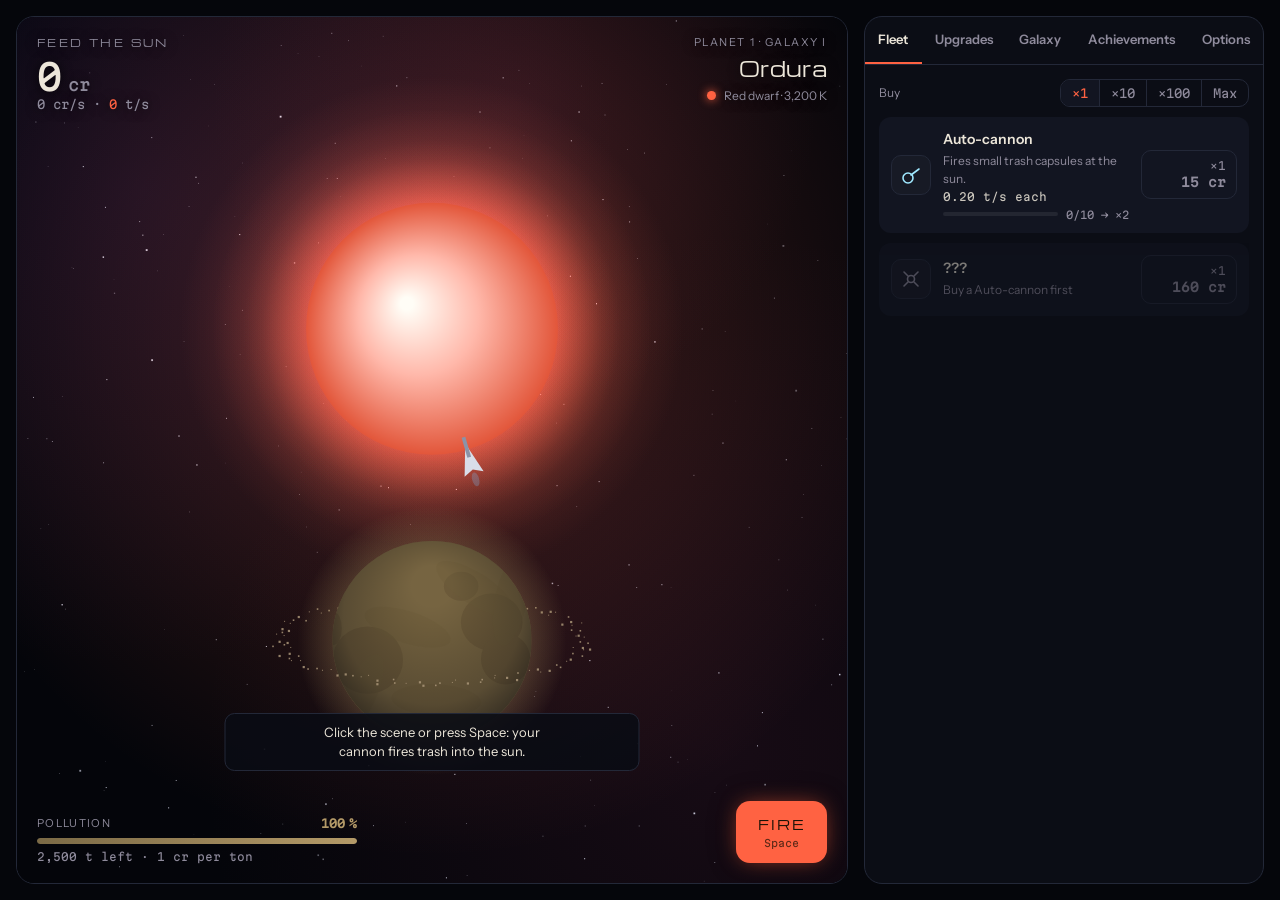
==== index.html @ eb6c0ed8 "Feed the Sun : prototype v1 jouable" ====
<!doctype html>
<html lang="fr">
<head>
<meta charset="utf-8">
<meta name="viewport" content="width=device-width, initial-scale=1, viewport-fit=cover">
<title>Feed the Sun</title>
<link rel="preconnect" href="https://fonts.googleapis.com">
<link rel="preconnect" href="https://fonts.gstatic.com" crossorigin>
<link rel="stylesheet" href="https://fonts.googleapis.com/css2?family=Instrument+Sans:wght@400;500;600;700&family=Martian+Mono:wght@400;500;700&family=Michroma&display=swap">
<link rel="stylesheet" href="style.css">
<meta name="description" content="Feed the Sun : un jeu idle spatial. Tire les déchets d'une planète polluée dans le soleil.">
</head>
<body>
<div class="app" id="app">
  <section class="stage" id="stage">
    <canvas id="scene" aria-label="Scene"></canvas>

    <div class="hud hud-left">
      <div class="brand">Feed the Sun</div>
      <div class="credits"><span id="credits">0</span><span class="unit">cr</span></div>
      <div class="rates"><span id="cps">0</span> <span data-i18n="crPerSec">cr/s</span><span class="sep">·</span><span id="tps">0</span> <span data-i18n="tPerSec">t/s</span></div>
    </div>

    <div class="hud hud-right">
      <div class="eyebrow" id="planetMeta">Planète 1 · Galaxie I</div>
      <div class="planet-name" id="planetName">Ordura</div>
      <div class="sun-meta"><span class="sun-dot"></span><span id="sunMeta">Naine rouge · 3 200 K</span></div>
    </div>

    <div class="buffs" id="buffs"></div>
    <div class="hint" id="hint" hidden></div>

    <div class="pollution">
      <div class="pollution-top"><span data-i18n="pollution">Pollution</span><span id="pollPct">100 %</span></div>
      <div class="bar"><div class="bar-fill" id="pollBar"></div></div>
      <div class="pollution-sub" id="pollSub"></div>
    </div>

    <button class="fire" id="fireBtn" type="button"><span data-i18n="fire">Tirer</span><kbd data-i18n="space">Espace</kbd></button>

    <div class="banner" id="banner" hidden>
      <div class="banner-title" id="bannerTitle"></div>
      <div class="banner-text" id="bannerText"></div>
      <button class="btn btn-sun" id="travelBtn" type="button"></button>
    </div>
  </section>

  <aside class="log" id="panel">
    <nav class="tabs" role="tablist" id="tabs">
      <button type="button" role="tab" data-tab="fleet" id="tabbtn-fleet"><span data-i18n="tabFleet">Flotte</span></button>
      <button type="button" role="tab" data-tab="ups" id="tabbtn-ups"><span data-i18n="tabUps">Améliorations</span><span class="dot" id="upsDot" hidden></span></button>
      <button type="button" role="tab" data-tab="galaxy" id="tabbtn-galaxy"><span data-i18n="tabGalaxy">Galaxie</span><span class="dot" id="galaxyDot" hidden></span></button>
      <button type="button" role="tab" data-tab="ach" id="tabbtn-ach"><span data-i18n="tabAch">Succès</span></button>
      <button type="button" role="tab" data-tab="opt" id="tabbtn-opt"><span data-i18n="tabOpt">Options</span></button>
    </nav>
    <div class="tab-body" id="tab-fleet" role="tabpanel"></div>
    <div class="tab-body" id="tab-ups" role="tabpanel" hidden></div>
    <div class="tab-body" id="tab-galaxy" role="tabpanel" hidden></div>
    <div class="tab-body" id="tab-ach" role="tabpanel" hidden></div>
    <div class="tab-body" id="tab-opt" role="tabpanel" hidden></div>
  </aside>
</div>

<div class="toasts" id="toasts" aria-live="polite"></div>

<div class="modal" id="modal" hidden>
  <div class="modal-card" role="dialog" aria-modal="true" aria-labelledby="modalTitle">
    <div class="modal-title" id="modalTitle"></div>
    <div class="modal-body" id="modalBody"></div>
    <div class="modal-actions" id="modalActions"></div>
  </div>
</div>

<script src="data.js"></script>
<script src="i18n.js"></script>
<script src="core.js"></script>
<script src="scene.js"></script>
<script src="ui.js"></script>
</body>
</html>
---- style.css ----
/* Plan : poste d'observation. La scène vivante occupe la vitre, le journal de bord est amarré à droite (dessous sur téléphone).
   Une seule ambiance, sombre et assumée. L'accent --sun suit la couleur réelle du soleil du joueur. */
:root {
  color-scheme: dark;
  --void: #05060b;
  --panel: #0b0d15;
  --raise: #121521;
  --line: #232838;
  --ink: #ece6d9;
  --mute: #8f8b9c;
  --sun: rgb(255, 98, 66);
  --clean: #8fe8b4;
  --smog: #b49a68;
  --danger: #ff8a7a;
  --on-sun: #1a1206;
  --font-display: 'Michroma', 'Segoe UI', system-ui, sans-serif;
  --font-body: 'Instrument Sans', 'Segoe UI', system-ui, sans-serif;
  --font-data: 'Martian Mono', ui-monospace, 'Cascadia Mono', Consolas, monospace;
  --radius: 14px;
}

html, body { height: 100%; }
body {
  margin: 0; background: var(--void); color: var(--ink);
  font: 14px/1.45 var(--font-body);
  padding-inline: 16px; padding-block: 16px; box-sizing: border-box; overflow: hidden;
  -webkit-tap-highlight-color: transparent;
}
*, *::before, *::after { box-sizing: border-box; }
[hidden] { display: none !important; }
button { font: inherit; color: inherit; }
:focus-visible { outline: 2px solid var(--sun); outline-offset: 2px; }

.app { height: 100%; display: grid; grid-template-columns: minmax(0, 1fr) 400px; gap: 16px; }

/* ---------- Scène ---------- */
.stage { position: relative; min-height: 0; border-radius: 18px; overflow: hidden; border: 1px solid var(--line); background: #04050a; }
#scene { position: absolute; inset: 0; width: 100%; height: 100%; display: block; cursor: crosshair; touch-action: manipulation; }
.hud { position: absolute; top: 18px; pointer-events: none; text-shadow: 0 1px 12px rgba(0, 0, 0, 0.8); }
.hud-left { left: 20px; }
.hud-right { right: 20px; text-align: right; }
.brand { font: 10px var(--font-display); letter-spacing: 0.24em; text-transform: uppercase; color: var(--mute); }
.credits { font: 500 clamp(24px, 3.2vw, 36px)/1.15 var(--font-data); margin-top: 6px; font-variant-numeric: tabular-nums; }
.credits .unit { font-size: 0.45em; color: var(--mute); margin-left: 6px; }
.rates { font: 12px var(--font-data); color: var(--mute); font-variant-numeric: tabular-nums; }
.rates #tps { color: var(--sun); }
.rates .sep { margin-inline: 8px; }
.eyebrow { font-size: 11px; letter-spacing: 0.14em; text-transform: uppercase; color: var(--mute); }
.planet-name { font: clamp(15px, 1.8vw, 20px)/1.3 var(--font-display); margin-top: 4px; text-wrap: balance; }
.sun-meta { font-size: 12px; color: var(--mute); margin-top: 6px; display: inline-flex; align-items: center; gap: 8px; }
.sun-dot { width: 9px; height: 9px; border-radius: 50%; background: var(--sun); box-shadow: 0 0 10px var(--sun); }

.buffs { position: absolute; top: 18px; left: 50%; transform: translateX(-50%); display: flex; gap: 8px; pointer-events: none; }
.buff { position: relative; font: 600 11px var(--font-data); padding: 6px 10px; border-radius: 8px; background: rgba(10, 12, 20, 0.85); border: 1px solid var(--sun); color: var(--ink); overflow: hidden; white-space: nowrap; }
.buff::after { content: ''; position: absolute; left: 0; bottom: 0; height: 2px; width: var(--p); background: var(--sun); }

.hint { position: absolute; left: 50%; bottom: 112px; transform: translateX(-50%); max-width: min(440px, calc(100% - 32px)); text-align: center;
  font-size: 13px; padding: 9px 14px; border-radius: 10px; background: rgba(10, 12, 20, 0.88); border: 1px solid var(--line); pointer-events: none; text-wrap: balance; }

.pollution { position: absolute; left: 20px; bottom: 20px; width: min(320px, calc(100% - 190px)); pointer-events: none; }
.pollution-top { display: flex; justify-content: space-between; font-size: 11px; letter-spacing: 0.12em; text-transform: uppercase; color: var(--mute); }
.pollution-top #pollPct { font: 600 12px var(--font-data); letter-spacing: 0; color: var(--smog); }
.bar { height: 6px; border-radius: 3px; background: rgba(255, 255, 255, 0.08); overflow: hidden; margin-top: 6px; }
.bar-fill { height: 100%; width: 100%; border-radius: 3px; background: linear-gradient(90deg, #7b6a46, var(--smog)); transition: width 0.25s linear; }
.pollution-sub { font: 11px var(--font-data); color: var(--mute); margin-top: 6px; font-variant-numeric: tabular-nums; }

.fire { position: absolute; right: 20px; bottom: 20px; display: flex; flex-direction: column; align-items: center; gap: 4px; padding: 14px 22px; border-radius: 14px;
  border: 0; background: var(--sun); color: var(--on-sun); font: 13px var(--font-display); letter-spacing: 0.16em; text-transform: uppercase; cursor: pointer;
  box-shadow: 0 0 28px rgba(0, 0, 0, 0.4), 0 0 22px -6px var(--sun); transition: transform 0.08s ease, opacity 0.2s; }
.fire kbd { font: 10px var(--font-data); letter-spacing: 0; text-transform: none; opacity: 0.7; }
.fire:hover { transform: translateY(-1px); }
.fire:active { transform: scale(0.96); }
.fire:disabled { opacity: 0.35; cursor: default; }

.banner { position: absolute; left: 50%; top: 50%; transform: translate(-50%, -50%); width: min(380px, calc(100% - 32px)); text-align: center; padding: 20px;
  border-radius: 16px; background: rgba(6, 10, 14, 0.9); border: 1px solid rgba(143, 232, 180, 0.45); display: grid; gap: 10px; justify-items: center; }
.banner-title { font: 17px/1.35 var(--font-display); color: var(--clean); text-wrap: balance; }
.banner-text { color: var(--mute); text-wrap: balance; }

/* ---------- Journal de bord ---------- */
.log { min-height: 0; display: flex; flex-direction: column; background: var(--panel); border: 1px solid var(--line); border-radius: 18px; overflow: hidden; }
.tabs { display: flex; overflow-x: auto; border-bottom: 1px solid var(--line); scrollbar-width: none; flex-shrink: 0; }
.tabs button { flex: 1 0 auto; position: relative; background: none; border: 0; padding: 13px 12px; font-weight: 600; font-size: 13px; color: var(--mute); cursor: pointer; border-bottom: 2px solid transparent; white-space: nowrap; }
.tabs button.is-on { color: var(--ink); border-bottom-color: var(--sun); }
.dot { display: inline-block; width: 6px; height: 6px; border-radius: 50%; background: var(--sun); margin-left: 6px; vertical-align: middle; }
.tab-body { flex: 1; min-height: 0; overflow-y: auto; padding: 14px; display: flex; flex-direction: column; gap: 10px; }
.muted { color: var(--mute); }
.empty { color: var(--mute); text-align: center; padding: 24px 8px; }
h3 { margin: 0; font: 12px var(--font-display); letter-spacing: 0.14em; text-transform: uppercase; }
p { margin: 0; }

.fleet-head, .ups-head { display: flex; align-items: center; justify-content: space-between; gap: 12px; }
.fleet-label, .ups-count { font-size: 12px; color: var(--mute); }
.seg { display: inline-flex; border: 1px solid var(--line); border-radius: 10px; overflow: hidden; }
.seg-btn { background: none; border: 0; padding: 6px 11px; font: 12px var(--font-data); color: var(--mute); cursor: pointer; }
.seg-btn + .seg-btn { border-left: 1px solid var(--line); }
.seg-btn.is-on { background: var(--raise); color: var(--sun); }

.gen-row { display: grid; grid-template-columns: 40px minmax(0, 1fr) auto; gap: 12px; align-items: center; padding: 12px; border-radius: 12px; background: var(--raise); }
.gen-icon { width: 40px; height: 40px; border-radius: 10px; display: grid; place-items: center; color: var(--c); border: 1px solid var(--line); background: rgba(255, 255, 255, 0.02); }
.gen-icon svg { width: 24px; height: 24px; fill: none; stroke: currentColor; stroke-width: 1.6; stroke-linecap: round; stroke-linejoin: round; }
.gen-main { min-width: 0; display: grid; gap: 3px; }
.gen-top { display: flex; align-items: baseline; justify-content: space-between; gap: 8px; }
.gen-name { font-weight: 600; }
.gen-count { font: 600 16px var(--font-data); color: var(--c); font-variant-numeric: tabular-nums; }
.gen-desc { font-size: 12px; color: var(--mute); }
.gen-prod { font: 11px var(--font-data); color: var(--ink); opacity: 0.85; }
.ms { display: flex; align-items: center; gap: 8px; margin-top: 2px; }
.ms-bar { flex: 1; height: 4px; border-radius: 2px; background: rgba(255, 255, 255, 0.07); overflow: hidden; }
.ms-fill { height: 100%; background: var(--c); border-radius: 2px; }
.ms-label { font: 10.5px var(--font-data); color: var(--mute); white-space: nowrap; }
.buy-btn { min-width: 96px; display: flex; flex-direction: column; align-items: flex-end; gap: 2px; padding: 8px 10px; border-radius: 10px; border: 1px solid var(--line); background: transparent; color: var(--mute); cursor: pointer; }
.buy-btn.can { border-color: var(--sun); color: var(--ink); background: rgba(255, 255, 255, 0.03); }
.buy-btn.can:hover { background: rgba(255, 255, 255, 0.07); }
.buy-btn:disabled { cursor: default; }
.buy-qty { font: 11px var(--font-data); }
.buy-cost { font: 600 13px var(--font-data); white-space: nowrap; }
.gen-row.is-locked { opacity: 0.5; }
.gen-row.is-locked .gen-icon { color: var(--mute); }

.up-grid { display: grid; grid-template-columns: repeat(auto-fill, minmax(160px, 1fr)); gap: 8px; }
.up-card { text-align: left; display: flex; flex-direction: column; gap: 4px; padding: 11px; border-radius: 12px; border: 1px solid var(--line); background: var(--raise); cursor: pointer; opacity: 0.6; }
.up-card.can { opacity: 1; border-color: var(--sun); }
.up-card.can:hover { background: #171b2a; }
.up-name { font-weight: 600; display: flex; align-items: center; gap: 7px; }
.up-name::before { content: ''; width: 7px; height: 7px; border-radius: 50%; background: var(--c, var(--sun)); flex-shrink: 0; }
.up-desc { font-size: 12px; color: var(--mute); }
.up-cost { font: 600 12px var(--font-data); margin-top: 2px; }

.gal-summary { text-align: center; padding: 10px 0 4px; }
.stat-big { font: 30px var(--font-display); color: var(--sun); }
.stat-label { font-size: 11px; letter-spacing: 0.14em; text-transform: uppercase; color: var(--mute); margin-top: 4px; }
.stat-sub { font: 12px var(--font-data); margin-top: 4px; }
.jump-box, .relics, .opt-section { display: grid; gap: 10px; padding: 14px; border-radius: 12px; background: var(--raise); }
.jump-gain { font: 600 14px var(--font-data); color: var(--sun); }
.relic { display: flex; align-items: center; gap: 12px; padding-top: 10px; border-top: 1px solid var(--line); }
.relic-main { flex: 1; min-width: 0; display: grid; gap: 2px; }
.relic-name { font-weight: 600; }
.relic-desc { font-size: 12px; color: var(--mute); }
.relic-tag { font: 11px var(--font-data); color: var(--clean); white-space: nowrap; }
.relic .btn { white-space: nowrap; }
.toggle { display: flex; align-items: center; gap: 8px; font-size: 12px; margin-top: 4px; cursor: pointer; }
.toggle input { accent-color: var(--sun); }

.ach-head { font-size: 12px; color: var(--mute); }
.ach-grid { display: grid; grid-template-columns: repeat(auto-fill, minmax(150px, 1fr)); gap: 8px; }
.ach { padding: 10px; border-radius: 10px; border: 1px dashed var(--line); opacity: 0.5; display: grid; gap: 3px; }
.ach.got { opacity: 1; border-style: solid; border-color: var(--sun); background: var(--raise); }
.ach-name { font-weight: 600; font-size: 13px; }
.ach-desc { font-size: 12px; color: var(--mute); }

.btn-row { display: flex; flex-wrap: wrap; gap: 8px; }
.save-box { width: 100%; resize: vertical; font: 11px var(--font-data); color: var(--ink); background: var(--panel); border: 1px solid var(--line); border-radius: 10px; padding: 8px; }
.stats { display: grid; grid-template-columns: auto 1fr; gap: 6px 16px; margin: 0; }
.stats dt { color: var(--mute); }
.stats dd { margin: 0; text-align: right; font: 12px var(--font-data); }

.btn { font-weight: 600; font-size: 13px; padding: 9px 14px; border-radius: 10px; border: 1px solid var(--line); background: var(--raise); color: var(--ink); cursor: pointer; }
.btn:hover { background: #1a1e2d; }
.btn:disabled { opacity: 0.45; cursor: default; }
.btn-sun { background: var(--sun); color: var(--on-sun); border-color: transparent; }
.btn-sun:hover { background: var(--sun); filter: brightness(1.08); }
.btn-ghost { background: transparent; }
.btn-ghost.can { border-color: var(--sun); }
.btn-danger { background: transparent; color: var(--danger); border-color: rgba(255, 138, 122, 0.4); }

/* ---------- Notifications et fenêtre ---------- */
.toasts { position: fixed; top: calc(env(safe-area-inset-top, 0px) + 16px); left: 50%; transform: translateX(-50%); width: min(360px, calc(100% - 32px)); display: flex; flex-direction: column; gap: 8px; pointer-events: none; z-index: 20; }
.toast { padding: 10px 14px; border-radius: 12px; background: rgba(11, 13, 21, 0.95); border: 1px solid var(--line); box-shadow: 0 10px 30px rgba(0, 0, 0, 0.45); animation: toast-in 0.25s ease; transition: opacity 0.5s, transform 0.5s; }
.toast.out { opacity: 0; transform: translateY(-6px); }
.toast-sun { border-color: var(--sun); }
.toast-ach { border-color: var(--clean); }
.toast-title { font-weight: 600; }
.toast-text { font-size: 12px; color: var(--mute); }
.toast-text:empty { display: none; }
@keyframes toast-in { from { opacity: 0; transform: translateY(-8px); } }
.modal { position: fixed; inset: 0; display: grid; place-items: center; padding: 16px; background: rgba(2, 3, 8, 0.72); z-index: 30; }
.modal-card { width: min(420px, 100%); display: grid; gap: 14px; padding: 22px; border-radius: 16px; background: var(--panel); border: 1px solid var(--line); }
.modal-title { font: 16px/1.4 var(--font-display); text-wrap: balance; }
.modal-body { display: grid; gap: 8px; color: var(--mute); }
.modal-actions { display: flex; flex-wrap: wrap; gap: 8px; justify-content: flex-end; }

@media (min-width: 861px) {
  .toasts { top: 112px; left: 36px; transform: none; width: min(300px, calc(100vw - 520px)); }
}

/* ---------- Téléphone et tablette ---------- */
@media (max-width: 860px) {
  .app { grid-template-columns: minmax(0, 1fr); grid-template-rows: minmax(300px, 48%) minmax(0, 1fr); gap: 12px; }
  .hud { top: 14px; }
  .hud-left { left: 14px; }
  .hud-right { right: 14px; }
  .pollution { left: 14px; bottom: 14px; width: calc(100% - 150px); }
  .fire { right: 14px; bottom: 14px; padding: 12px 16px; }
  .fire kbd { display: none; }
  .hint { bottom: 84px; font-size: 12px; }
  .buffs { top: auto; bottom: 84px; }
}
@media (max-width: 420px) {
  .planet-name { font-size: 14px; }
  .gen-row { grid-template-columns: 34px minmax(0, 1fr); }
  .gen-icon { width: 34px; height: 34px; }
  .buy-btn { grid-column: 1 / -1; flex-direction: row; justify-content: space-between; align-items: center; min-width: 0; }
}
@media (prefers-reduced-motion: reduce) {
  *, *::before, *::after { transition: none !important; animation: none !important; }
}
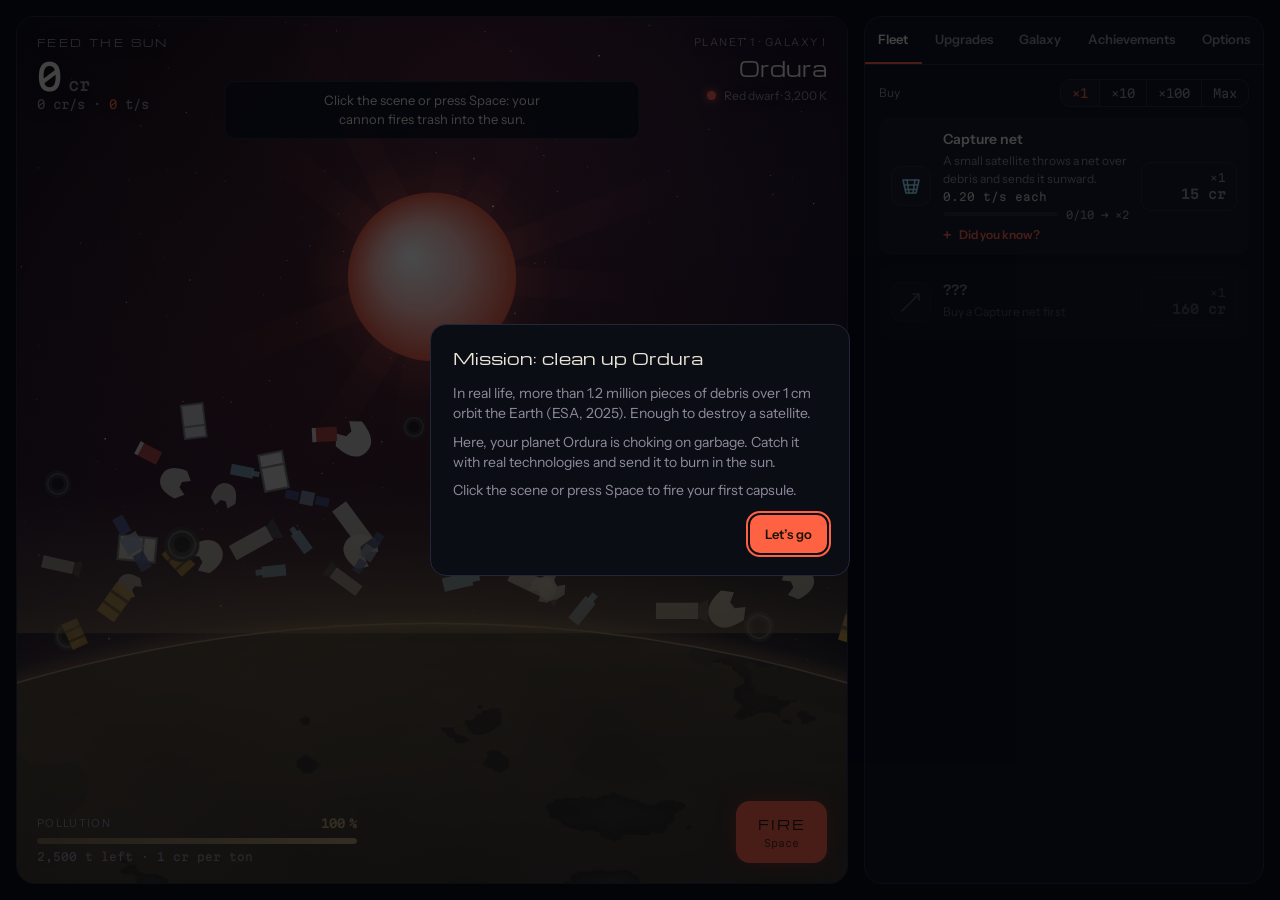
==== commit d7ee671c: "v2 : vue au ras de la planète, vraies technologies de dépollution, graphismes refaits" ====
--- a/index.html
+++ b/index.html
@@ -8,7 +8,7 @@
 <link rel="preconnect" href="https://fonts.gstatic.com" crossorigin>
 <link rel="stylesheet" href="https://fonts.googleapis.com/css2?family=Instrument+Sans:wght@400;500;600;700&family=Martian+Mono:wght@400;500;700&family=Michroma&display=swap">
 <link rel="stylesheet" href="style.css">
-<meta name="description" content="Feed the Sun : un jeu idle spatial. Tire les déchets d'une planète polluée dans le soleil.">
+<meta name="description" content="Feed the Sun : un jeu idle spatial. Capture les déchets d'une planète polluée avec de vraies technologies et envoie-les brûler dans le soleil.">
 </head>
 <body>
 <div class="app" id="app">
--- a/style.css
+++ b/style.css
@@ -115,6 +115,12 @@
 .buy-btn:disabled { cursor: default; }
 .buy-qty { font: 11px var(--font-data); }
 .buy-cost { font: 600 13px var(--font-data); white-space: nowrap; }
+.fact { font-size: 12px; margin-top: 2px; }
+.fact summary { cursor: pointer; color: var(--sun); font-weight: 600; list-style: none; }
+.fact summary::-webkit-details-marker { display: none; }
+.fact summary::before { content: '+ '; font-family: var(--font-data); }
+.fact[open] summary::before { content: '− '; }
+.fact p { color: var(--mute); margin-top: 4px; }
 .gen-row.is-locked { opacity: 0.5; }
 .gen-row.is-locked .gen-icon { color: var(--mute); }
 
@@ -181,7 +187,8 @@
 .modal-actions { display: flex; flex-wrap: wrap; gap: 8px; justify-content: flex-end; }
 
 @media (min-width: 861px) {
-  .toasts { top: 112px; left: 36px; transform: none; width: min(300px, calc(100vw - 520px)); }
+  .toasts { top: auto; bottom: 108px; left: 36px; transform: none; width: min(300px, calc(100vw - 520px)); }
+  .hint { bottom: auto; top: 64px; }
 }
 
 /* ---------- Téléphone et tablette ---------- */
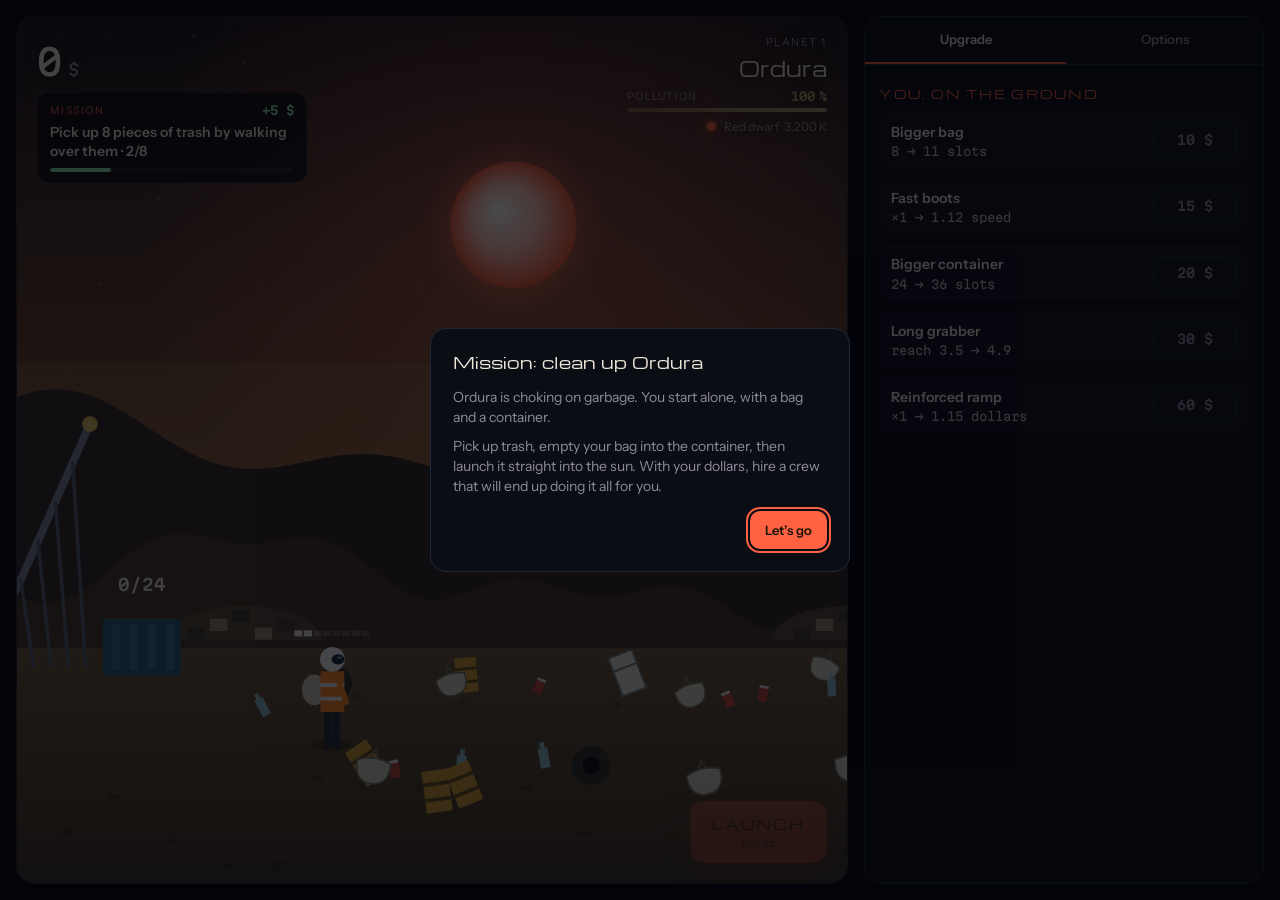
==== commit b2d54db8: "v3 corrigée en page d'accueil : missions, combos, interface simplifiée, application installable. v2 " ====
--- a/index.html
+++ b/index.html
@@ -4,11 +4,15 @@
 <meta charset="utf-8">
 <meta name="viewport" content="width=device-width, initial-scale=1, viewport-fit=cover">
 <title>Feed the Sun</title>
+<meta name="theme-color" content="#05060b">
+<link rel="manifest" href="manifest.webmanifest">
+<link rel="icon" href="icon.svg" type="image/svg+xml">
+<link rel="apple-touch-icon" href="icon-192.png">
 <link rel="preconnect" href="https://fonts.googleapis.com">
 <link rel="preconnect" href="https://fonts.gstatic.com" crossorigin>
 <link rel="stylesheet" href="https://fonts.googleapis.com/css2?family=Instrument+Sans:wght@400;500;600;700&family=Martian+Mono:wght@400;500;700&family=Michroma&display=swap">
 <link rel="stylesheet" href="style.css">
-<meta name="description" content="Feed the Sun : un jeu idle spatial. Capture les déchets d'une planète polluée avec de vraies technologies et envoie-les brûler dans le soleil.">
+<meta name="description" content="Feed the Sun : commence éboueur, finis à la tête d'une flotte qui nourrit le soleil. Jeu idle gratuit, en français et en anglais.">
 </head>
 <body>
 <div class="app" id="app">
@@ -16,27 +20,32 @@
     <canvas id="scene" aria-label="Scene"></canvas>
 
     <div class="hud hud-left">
-      <div class="brand">Feed the Sun</div>
-      <div class="credits"><span id="credits">0</span><span class="unit">cr</span></div>
-      <div class="rates"><span id="cps">0</span> <span data-i18n="crPerSec">cr/s</span><span class="sep">·</span><span id="tps">0</span> <span data-i18n="tPerSec">t/s</span></div>
+      <div class="credits"><span id="money">0</span><span class="unit">$</span></div>
+      <div class="lvl" id="lvlRow" hidden><span id="lvlTxt">Niveau 1</span><span class="pts" id="ptsTxt"></span></div>
+      <div class="bar xp" id="xpRow" hidden><div class="bar-fill" id="xpBar"></div></div>
+      <div class="mission" id="mission">
+        <div class="mission-top"><span data-i18n="missionLabel">Mission</span><span id="missionReward"></span></div>
+        <div class="mission-text" id="missionText"></div>
+        <div class="bar"><div class="bar-fill" id="missionBar"></div></div>
+      </div>
     </div>
 
     <div class="hud hud-right">
-      <div class="eyebrow" id="planetMeta">Planète 1 · Galaxie I</div>
+      <div class="eyebrow" id="planetMeta">Planète 1</div>
       <div class="planet-name" id="planetName">Ordura</div>
-      <div class="sun-meta"><span class="sun-dot"></span><span id="sunMeta">Naine rouge · 3 200 K</span></div>
+      <div class="poll"><span data-i18n="pollution">Pollution</span><span id="pollTxt">100 %</span></div>
+      <div class="bar poll-bar"><div class="bar-fill" id="pollBar"></div></div>
+      <div class="sun-meta"><span class="sun-dot"></span><span id="sunMeta"></span></div>
     </div>
 
-    <div class="buffs" id="buffs"></div>
+    <div class="view-seg seg" id="viewSeg" hidden>
+      <button type="button" class="seg-btn" id="viewGround" data-i18n="ground">Sol</button>
+      <button type="button" class="seg-btn" id="viewOrbit" data-i18n="orbit">Orbite</button>
+    </div>
+    <div class="boost" id="boost" hidden></div>
     <div class="hint" id="hint" hidden></div>
 
-    <div class="pollution">
-      <div class="pollution-top"><span data-i18n="pollution">Pollution</span><span id="pollPct">100 %</span></div>
-      <div class="bar"><div class="bar-fill" id="pollBar"></div></div>
-      <div class="pollution-sub" id="pollSub"></div>
-    </div>
-
-    <button class="fire" id="fireBtn" type="button"><span data-i18n="fire">Tirer</span><kbd data-i18n="space">Espace</kbd></button>
+    <button class="fire" id="launchBtn" type="button"><span data-i18n="launch">Lancer</span><kbd data-i18n="launchKey">Entrée</kbd></button>
 
     <div class="banner" id="banner" hidden>
       <div class="banner-title" id="bannerTitle"></div>
@@ -46,17 +55,15 @@
   </section>
 
   <aside class="log" id="panel">
-    <nav class="tabs" role="tablist" id="tabs">
-      <button type="button" role="tab" data-tab="fleet" id="tabbtn-fleet"><span data-i18n="tabFleet">Flotte</span></button>
-      <button type="button" role="tab" data-tab="ups" id="tabbtn-ups"><span data-i18n="tabUps">Améliorations</span><span class="dot" id="upsDot" hidden></span></button>
-      <button type="button" role="tab" data-tab="galaxy" id="tabbtn-galaxy"><span data-i18n="tabGalaxy">Galaxie</span><span class="dot" id="galaxyDot" hidden></span></button>
-      <button type="button" role="tab" data-tab="ach" id="tabbtn-ach"><span data-i18n="tabAch">Succès</span></button>
-      <button type="button" role="tab" data-tab="opt" id="tabbtn-opt"><span data-i18n="tabOpt">Options</span></button>
+    <nav class="tabs" role="tablist">
+      <button type="button" role="tab" data-tab="shop"><span data-i18n="tabShop">Améliorer</span><span class="dot" id="dot-shop" hidden></span></button>
+      <button type="button" role="tab" data-tab="trees" hidden><span data-i18n="tabTrees">Arbres</span><span class="dot" id="dot-trees" hidden></span></button>
+      <button type="button" role="tab" data-tab="galaxy" hidden><span data-i18n="tabGalaxy">Galaxie</span><span class="dot" id="dot-galaxy" hidden></span></button>
+      <button type="button" role="tab" data-tab="opt"><span data-i18n="tabOpt">Réglages</span></button>
     </nav>
-    <div class="tab-body" id="tab-fleet" role="tabpanel"></div>
-    <div class="tab-body" id="tab-ups" role="tabpanel" hidden></div>
+    <div class="tab-body" id="tab-shop" role="tabpanel"></div>
+    <div class="tab-body" id="tab-trees" role="tabpanel" hidden></div>
     <div class="tab-body" id="tab-galaxy" role="tabpanel" hidden></div>
-    <div class="tab-body" id="tab-ach" role="tabpanel" hidden></div>
     <div class="tab-body" id="tab-opt" role="tabpanel" hidden></div>
   </aside>
 </div>
@@ -73,8 +80,10 @@
 
 <script src="data.js"></script>
 <script src="i18n.js"></script>
-<script src="core.js"></script>
-<script src="scene.js"></script>
+<script src="world.js"></script>
+<script src="render.js"></script>
+<script src="orbit.js"></script>
+<script src="panels.js"></script>
 <script src="ui.js"></script>
 </body>
 </html>
--- a/style.css
+++ b/style.css
@@ -212,3 +212,89 @@
 @media (prefers-reduced-motion: reduce) {
   *, *::before, *::after { transition: none !important; animation: none !important; }
 }
+
+/* ---------- v3 ---------- */
+.hud-left { width: min(240px, 46%); }
+.lvl { display: flex; justify-content: space-between; gap: 8px; margin-top: 8px; font: 600 12px var(--font-data); }
+.pts { color: var(--sun); white-space: nowrap; }
+.xp { margin-top: 4px; height: 4px; background: rgba(0, 0, 0, 0.35); }
+.xp .bar-fill { background: var(--clean); }
+.loads { display: grid; gap: 7px; margin-top: 10px; }
+.load-top { display: flex; justify-content: space-between; font-size: 11px; letter-spacing: 0.1em; text-transform: uppercase; color: var(--ink); }
+.load-top span:last-child { font: 600 12px var(--font-data); letter-spacing: 0; }
+.load .bar { margin-top: 4px; height: 5px; background: rgba(0, 0, 0, 0.35); }
+.load-fill { background: var(--sun); }
+#pollBar { background: linear-gradient(90deg, #7b6a46, var(--smog)); }
+.view-seg { position: absolute; top: 16px; left: 50%; transform: translateX(-50%); background: rgba(8, 10, 16, 0.85); z-index: 2; }
+.boost { position: absolute; top: 56px; left: 50%; transform: translateX(-50%); font: 600 12px var(--font-data); padding: 6px 10px; border-radius: 8px; background: rgba(10, 12, 20, 0.85); border: 1px solid var(--sun); pointer-events: none; }
+.hint { top: auto; bottom: 96px; }
+.fire span { white-space: nowrap; }
+.fire.is-full { animation: pulse 1.1s ease-in-out infinite; }
+@keyframes pulse { 50% { box-shadow: 0 0 0 6px rgba(255, 255, 255, 0.12), 0 0 34px -2px var(--sun); } }
+.up-row { grid-template-columns: minmax(0, 1fr) auto; }
+.panel-sec { display: grid; gap: 8px; padding: 12px 2px 2px; }
+.panel-sec h3 { color: var(--sun); }
+a.btn { text-decoration: none; display: inline-block; }
+.tree-seg { align-self: flex-start; }
+.points { font: 600 13px var(--font-data); color: var(--sun); }
+.tree-grid { display: grid; grid-template-columns: repeat(3, minmax(0, 1fr)); gap: 8px; }
+.tree-col { display: flex; flex-direction: column; align-items: stretch; min-width: 0; }
+.tree-head { font: 11px var(--font-display); letter-spacing: 0.1em; text-transform: uppercase; color: var(--mute); text-align: center; padding-bottom: 8px; }
+.node { display: grid; gap: 3px; text-align: left; padding: 9px; border-radius: 10px; border: 1px solid var(--line); background: var(--raise); cursor: pointer; min-width: 0; }
+.node-name { font-weight: 600; font-size: 13px; }
+.node-desc { font-size: 11.5px; color: var(--mute); line-height: 1.35; }
+.node-state { font: 11px var(--font-data); color: var(--mute); }
+.node.is-can { border-color: var(--sun); }
+.node.is-can .node-state { color: var(--sun); }
+.node.is-owned { border-color: var(--clean); background: rgba(143, 232, 180, 0.07); }
+.node.is-owned .node-state { color: var(--clean); }
+.node.is-locked, .node.is-poor { opacity: 0.55; cursor: default; }
+.node:disabled { cursor: default; }
+.node-link { width: 2px; height: 10px; background: var(--line); margin: 0 auto; }
+@media (max-width: 860px) {
+  .hud-left { width: min(200px, 52%); }
+  .loads { gap: 5px; margin-top: 6px; }
+  .view-seg { top: auto; bottom: 14px; left: 14px; transform: none; }
+  .hint { bottom: 64px; }
+}
+@media (max-width: 520px) {
+  .tree-grid { grid-template-columns: minmax(0, 1fr); }
+  .up-row { grid-template-columns: minmax(0, 1fr); }
+  .rates, .brand { display: none; }
+}
+
+/* ---------- v3 corrigée : mission, pollution, boutique compacte ---------- */
+.mission { margin-top: 10px; padding: 10px 12px; border-radius: 12px; background: rgba(8, 10, 16, 0.78); border: 1px solid rgba(255, 255, 255, 0.08); text-shadow: none; }
+.mission-top { display: flex; justify-content: space-between; font-size: 10.5px; letter-spacing: 0.14em; text-transform: uppercase; color: var(--sun); }
+.mission-top span:last-child { font: 600 12px var(--font-data); letter-spacing: 0; color: var(--clean); }
+.mission-text { font-size: 14px; font-weight: 600; margin-top: 4px; line-height: 1.35; }
+.mission .bar { height: 4px; margin-top: 8px; background: rgba(255, 255, 255, 0.08); }
+.mission .bar-fill { background: var(--clean); transition: width 0.3s; }
+.hud-left { width: min(270px, 50%); }
+.hud-right { width: min(200px, 40%); }
+.poll { display: flex; justify-content: space-between; gap: 8px; margin-top: 8px; font-size: 10.5px; letter-spacing: 0.12em; text-transform: uppercase; color: var(--mute); }
+.poll span:last-child { font: 600 12px var(--font-data); letter-spacing: 0; color: var(--smog); }
+.poll-bar { margin-top: 4px; height: 4px; background: rgba(0, 0, 0, 0.35); }
+.shop-head { color: var(--sun); margin-top: 6px; }
+.shop-row { display: grid; grid-template-columns: minmax(0, 1fr) auto; gap: 12px; align-items: center; padding: 10px 12px; border-radius: 12px; background: var(--raise); }
+.shop-main { min-width: 0; display: grid; gap: 2px; }
+.shop-name { font-weight: 600; }
+.shop-eff { font: 12px var(--font-data); color: var(--ink); opacity: 0.8; }
+.shop-desc { font-size: 12px; color: var(--mute); }
+.shop-row .buy-btn { min-width: 84px; align-items: center; justify-content: center; }
+.shop-row.is-big { border: 1px solid var(--line); }
+@media (max-width: 860px) {
+  .hud-left { width: min(230px, 58%); }
+  .mission { padding: 8px 10px; }
+  .mission-text { font-size: 12.5px; }
+  .hud-right { width: min(150px, 38%); }
+}
+@media (min-width: 861px) {
+  .toasts { top: 64px; bottom: auto; left: calc(16px + (100vw - 448px) / 2); transform: translateX(-50%); width: min(300px, calc(100vw - 760px)); }
+}
+@media (max-width: 520px) {
+  .hud-left { width: calc(60% - 14px); }
+  .hud-right { width: 34%; }
+  .sun-meta, .eyebrow { display: none; }
+  .planet-name { font-size: 13px; }
+}
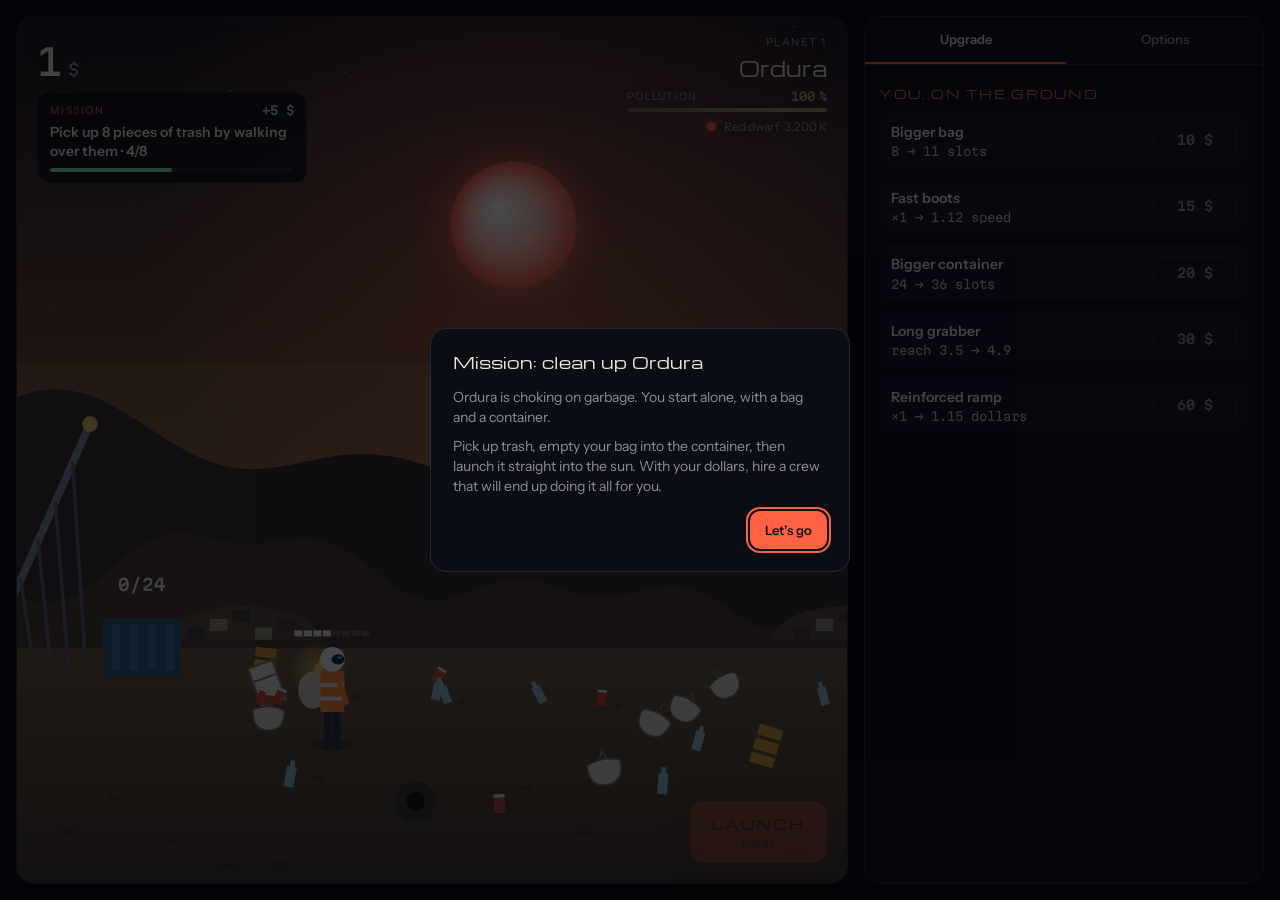
==== commit 8bd90915: "Numéro de version sur les fichiers pour éviter les anciens fichiers en cache Co-Authored-By: Claude " ====
--- a/index.html
+++ b/index.html
@@ -11,7 +11,7 @@
 <link rel="preconnect" href="https://fonts.googleapis.com">
 <link rel="preconnect" href="https://fonts.gstatic.com" crossorigin>
 <link rel="stylesheet" href="https://fonts.googleapis.com/css2?family=Instrument+Sans:wght@400;500;600;700&family=Martian+Mono:wght@400;500;700&family=Michroma&display=swap">
-<link rel="stylesheet" href="style.css">
+<link rel="stylesheet" href="style.css?v=3.1">
 <meta name="description" content="Feed the Sun : commence éboueur, finis à la tête d'une flotte qui nourrit le soleil. Jeu idle gratuit, en français et en anglais.">
 </head>
 <body>
@@ -78,12 +78,12 @@
   </div>
 </div>
 
-<script src="data.js"></script>
-<script src="i18n.js"></script>
-<script src="world.js"></script>
-<script src="render.js"></script>
-<script src="orbit.js"></script>
-<script src="panels.js"></script>
-<script src="ui.js"></script>
+<script src="data.js?v=3.1"></script>
+<script src="i18n.js?v=3.1"></script>
+<script src="world.js?v=3.1"></script>
+<script src="render.js?v=3.1"></script>
+<script src="orbit.js?v=3.1"></script>
+<script src="panels.js?v=3.1"></script>
+<script src="ui.js?v=3.1"></script>
 </body>
 </html>
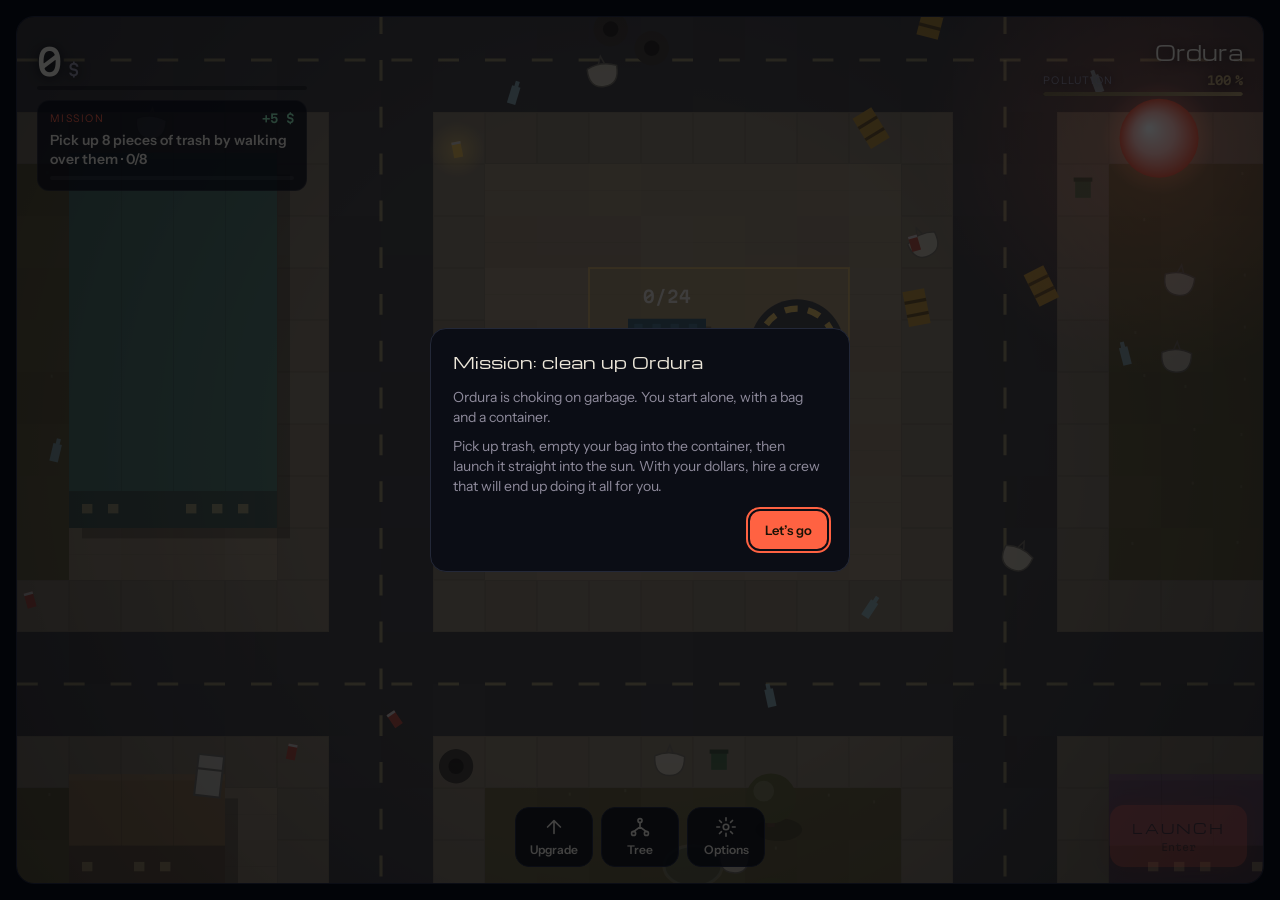
==== commit 876ed791: "Ville en vue de dessus, déchets en continu, quartiers, plein écran avec trois boutons, grand arbre à" ====
--- a/index.html
+++ b/index.html
@@ -11,18 +11,18 @@
 <link rel="preconnect" href="https://fonts.googleapis.com">
 <link rel="preconnect" href="https://fonts.gstatic.com" crossorigin>
 <link rel="stylesheet" href="https://fonts.googleapis.com/css2?family=Instrument+Sans:wght@400;500;600;700&family=Martian+Mono:wght@400;500;700&family=Michroma&display=swap">
-<link rel="stylesheet" href="style.css?v=3.1">
-<meta name="description" content="Feed the Sun : commence éboueur, finis à la tête d'une flotte qui nourrit le soleil. Jeu idle gratuit, en français et en anglais.">
+<link rel="stylesheet" href="style.css?v=3.2">
+<meta name="description" content="Feed the Sun : nettoie une ville polluée, embauche une équipe, envoie les déchets brûler dans le soleil. Jeu gratuit, en français et en anglais.">
 </head>
 <body>
-<div class="app" id="app">
+<div class="game" id="app">
   <section class="stage" id="stage">
     <canvas id="scene" aria-label="Scene"></canvas>
 
     <div class="hud hud-left">
       <div class="credits"><span id="money">0</span><span class="unit">$</span></div>
       <div class="lvl" id="lvlRow" hidden><span id="lvlTxt">Niveau 1</span><span class="pts" id="ptsTxt"></span></div>
-      <div class="bar xp" id="xpRow" hidden><div class="bar-fill" id="xpBar"></div></div>
+      <div class="bar xp" id="xpRow"><div class="bar-fill" id="xpBar"></div></div>
       <div class="mission" id="mission">
         <div class="mission-top"><span data-i18n="missionLabel">Mission</span><span id="missionReward"></span></div>
         <div class="mission-text" id="missionText"></div>
@@ -31,19 +31,23 @@
     </div>
 
     <div class="hud hud-right">
-      <div class="eyebrow" id="planetMeta">Planète 1</div>
       <div class="planet-name" id="planetName">Ordura</div>
       <div class="poll"><span data-i18n="pollution">Pollution</span><span id="pollTxt">100 %</span></div>
       <div class="bar poll-bar"><div class="bar-fill" id="pollBar"></div></div>
-      <div class="sun-meta"><span class="sun-dot"></span><span id="sunMeta"></span></div>
     </div>
 
     <div class="view-seg seg" id="viewSeg" hidden>
-      <button type="button" class="seg-btn" id="viewGround" data-i18n="ground">Sol</button>
+      <button type="button" class="seg-btn" id="viewGround" data-i18n="ground">Ville</button>
       <button type="button" class="seg-btn" id="viewOrbit" data-i18n="orbit">Orbite</button>
     </div>
     <div class="boost" id="boost" hidden></div>
     <div class="hint" id="hint" hidden></div>
+
+    <nav class="dock" aria-label="Menu">
+      <button type="button" class="dock-btn" data-open="shop"><svg viewBox="0 0 24 24" aria-hidden="true"><path d="M12 19V5M5 12l7-7 7 7"/></svg><span data-i18n="tabShop">Améliorer</span><i class="dot" id="dot-shop" hidden></i></button>
+      <button type="button" class="dock-btn" data-open="tree"><svg viewBox="0 0 24 24" aria-hidden="true"><circle cx="12" cy="5" r="2.2"/><circle cx="5" cy="19" r="2.2"/><circle cx="19" cy="19" r="2.2"/><path d="M12 7v5M12 12l-7 5M12 12l7 5"/></svg><span data-i18n="tabTree">Arbre</span><i class="dot" id="dot-tree" hidden></i></button>
+      <button type="button" class="dock-btn" data-open="opt"><svg viewBox="0 0 24 24" aria-hidden="true"><circle cx="12" cy="12" r="3"/><path d="M12 2v3M12 19v3M2 12h3M19 12h3M4.9 4.9l2.1 2.1M17 17l2.1 2.1M4.9 19.1L7 17M17 7l2.1-2.1"/></svg><span data-i18n="tabOpt">Réglages</span></button>
+    </nav>
 
     <button class="fire" id="launchBtn" type="button"><span data-i18n="launch">Lancer</span><kbd data-i18n="launchKey">Entrée</kbd></button>
 
@@ -52,20 +56,12 @@
       <div class="banner-text" id="bannerText"></div>
       <button class="btn btn-sun" id="travelBtn" type="button"></button>
     </div>
+
+    <section class="sheet" id="sheet" hidden aria-labelledby="sheetTitle">
+      <div class="sheet-head"><div class="sheet-grip"></div><h2 id="sheetTitle"></h2><button type="button" class="sheet-close" id="sheetClose" aria-label="Fermer">×</button></div>
+      <div class="sheet-body" id="sheetBody"></div>
+    </section>
   </section>
-
-  <aside class="log" id="panel">
-    <nav class="tabs" role="tablist">
-      <button type="button" role="tab" data-tab="shop"><span data-i18n="tabShop">Améliorer</span><span class="dot" id="dot-shop" hidden></span></button>
-      <button type="button" role="tab" data-tab="trees" hidden><span data-i18n="tabTrees">Arbres</span><span class="dot" id="dot-trees" hidden></span></button>
-      <button type="button" role="tab" data-tab="galaxy" hidden><span data-i18n="tabGalaxy">Galaxie</span><span class="dot" id="dot-galaxy" hidden></span></button>
-      <button type="button" role="tab" data-tab="opt"><span data-i18n="tabOpt">Réglages</span></button>
-    </nav>
-    <div class="tab-body" id="tab-shop" role="tabpanel"></div>
-    <div class="tab-body" id="tab-trees" role="tabpanel" hidden></div>
-    <div class="tab-body" id="tab-galaxy" role="tabpanel" hidden></div>
-    <div class="tab-body" id="tab-opt" role="tabpanel" hidden></div>
-  </aside>
 </div>
 
 <div class="toasts" id="toasts" aria-live="polite"></div>
@@ -78,12 +74,13 @@
   </div>
 </div>
 
-<script src="data.js?v=3.1"></script>
-<script src="i18n.js?v=3.1"></script>
-<script src="world.js?v=3.1"></script>
-<script src="render.js?v=3.1"></script>
-<script src="orbit.js?v=3.1"></script>
-<script src="panels.js?v=3.1"></script>
-<script src="ui.js?v=3.1"></script>
+<script src="data.js?v=3.2"></script>
+<script src="i18n.js?v=3.2"></script>
+<script src="city.js?v=3.2"></script>
+<script src="world.js?v=3.2"></script>
+<script src="render.js?v=3.2"></script>
+<script src="orbit.js?v=3.2"></script>
+<script src="panels.js?v=3.2"></script>
+<script src="ui.js?v=3.2"></script>
 </body>
 </html>
--- a/style.css
+++ b/style.css
@@ -298,3 +298,60 @@
   .sun-meta, .eyebrow { display: none; }
   .planet-name { font-size: 13px; }
 }
+
+/* ---------- v3.2 : plein écran, trois boutons, page du bas, arbre ---------- */
+.game { height: 100%; }
+.game .stage { height: 100%; }
+.toasts { top: 72px; bottom: auto; left: 50%; transform: translateX(-50%); width: min(320px, calc(100% - 32px)); }
+.view-seg { top: 16px; bottom: auto; left: 50%; transform: translateX(-50%); }
+.dock { position: absolute; left: 50%; bottom: 16px; transform: translateX(-50%); display: flex; gap: 8px; z-index: 3; }
+.dock-btn { position: relative; display: flex; flex-direction: column; align-items: center; gap: 3px; min-width: 78px; padding: 8px 12px; border-radius: 14px; border: 1px solid var(--line); background: rgba(8, 10, 16, 0.86); color: var(--ink); font-size: 12px; font-weight: 600; cursor: pointer; }
+.dock-btn svg { width: 22px; height: 22px; fill: none; stroke: currentColor; stroke-width: 1.8; stroke-linecap: round; stroke-linejoin: round; }
+.dock-btn:hover { border-color: var(--mute); }
+.dock-btn.is-on { border-color: var(--sun); color: var(--sun); }
+.dock-btn .dot { position: absolute; top: 6px; right: 10px; margin: 0; }
+.fire { right: 16px; bottom: 16px; }
+.sheet { position: absolute; left: 50%; bottom: 0; transform: translate(-50%, 104%); width: min(720px, 100%); height: min(64%, 580px); background: var(--panel); border: 1px solid var(--line); border-bottom: 0; border-radius: 18px 18px 0 0; z-index: 6; display: flex; flex-direction: column; transition: transform 0.22s ease; box-shadow: 0 -20px 60px rgba(0, 0, 0, 0.55); }
+.sheet.is-open { transform: translate(-50%, 0); }
+.sheet-head { position: relative; display: flex; align-items: center; justify-content: space-between; padding: 14px 16px 10px; border-bottom: 1px solid var(--line); }
+.sheet-grip { position: absolute; top: 6px; left: 50%; transform: translateX(-50%); width: 40px; height: 4px; border-radius: 2px; background: var(--line); }
+.sheet-head h2 { margin: 0; font: 13px var(--font-display); letter-spacing: 0.12em; text-transform: uppercase; color: var(--sun); }
+.sheet-close { width: 36px; height: 36px; border-radius: 10px; border: 1px solid var(--line); background: transparent; color: var(--ink); font-size: 20px; line-height: 1; cursor: pointer; }
+.sheet-body { flex: 1; min-height: 0; overflow-y: auto; padding: 12px 16px 20px; display: flex; flex-direction: column; gap: 8px; }
+.sheet[data-tab="tree"] .sheet-body { overflow: hidden; }
+.small { font-size: 12px; }
+.tree-bar { display: flex; justify-content: space-between; align-items: center; gap: 4px 12px; flex-wrap: wrap; }
+.tree-pts { font: 600 13px var(--font-data); color: var(--sun); white-space: pre; }
+.tree-view { position: relative; flex: 1; min-height: 200px; overflow: hidden; border-radius: 14px; background: radial-gradient(circle at 50% 40%, #151a29, #090b12); border: 1px solid var(--line); touch-action: none; cursor: grab; }
+.tree-view:active { cursor: grabbing; }
+.tree-pan { position: absolute; left: 0; top: 0; width: 1400px; height: 1400px; will-change: transform; }
+.tree-lines { position: absolute; inset: 0; }
+.tree-lines line { stroke: #283046; stroke-width: 3; }
+.tree-lines line.next { stroke: rgba(255, 211, 107, 0.5); stroke-dasharray: 6 6; }
+.tree-lines line.on { stroke: var(--clean); }
+.tnode { position: absolute; transform: translate(-50%, -50%); width: 96px; padding: 8px 6px; border-radius: 14px; border: 2px solid #283046; background: #121626; color: var(--ink); display: grid; justify-items: center; gap: 2px; cursor: pointer; text-align: center; }
+.tnode-ico { font-size: 16px; line-height: 1; }
+.tnode-name { font-size: 11px; font-weight: 600; line-height: 1.2; }
+.tnode-lvl { font: 10px var(--font-data); color: var(--mute); min-height: 12px; }
+.tnode.skill .tnode-ico { color: #8fd0ff; }
+.tnode.tech .tnode-ico { color: #ffd36b; }
+.tnode.root { border-color: var(--clean); width: 104px; }
+.tnode.is-locked { opacity: 0.38; }
+.tnode.is-poor, .tnode.is-partial { opacity: 0.8; }
+.tnode.is-can { border-color: var(--sun); box-shadow: 0 0 18px -4px var(--sun); }
+.tnode.is-owned { border-color: var(--clean); background: #12241d; }
+.tnode.is-sel { outline: 2px solid #fff; outline-offset: 2px; }
+.tree-card { display: grid; gap: 6px; padding: 12px; border-radius: 12px; background: var(--raise); }
+.tc-name { font-weight: 700; }
+.tc-desc { font-size: 13px; }
+.tc-fact { font-size: 12px; color: var(--mute); }
+.tree-card .btn { justify-self: start; }
+@media (max-width: 860px) {
+  .dock { left: 12px; bottom: 12px; transform: none; gap: 6px; }
+  .dock-btn { min-width: 60px; padding: 7px 8px; font-size: 10px; }
+  .fire { right: 12px; bottom: 12px; }
+  .view-seg { top: auto; bottom: 74px; left: 12px; transform: none; }
+  .sheet { height: 70%; }
+  .tnode { width: 84px; }
+}
+.sheet[data-tab="tree"] { height: min(88%, 780px); }
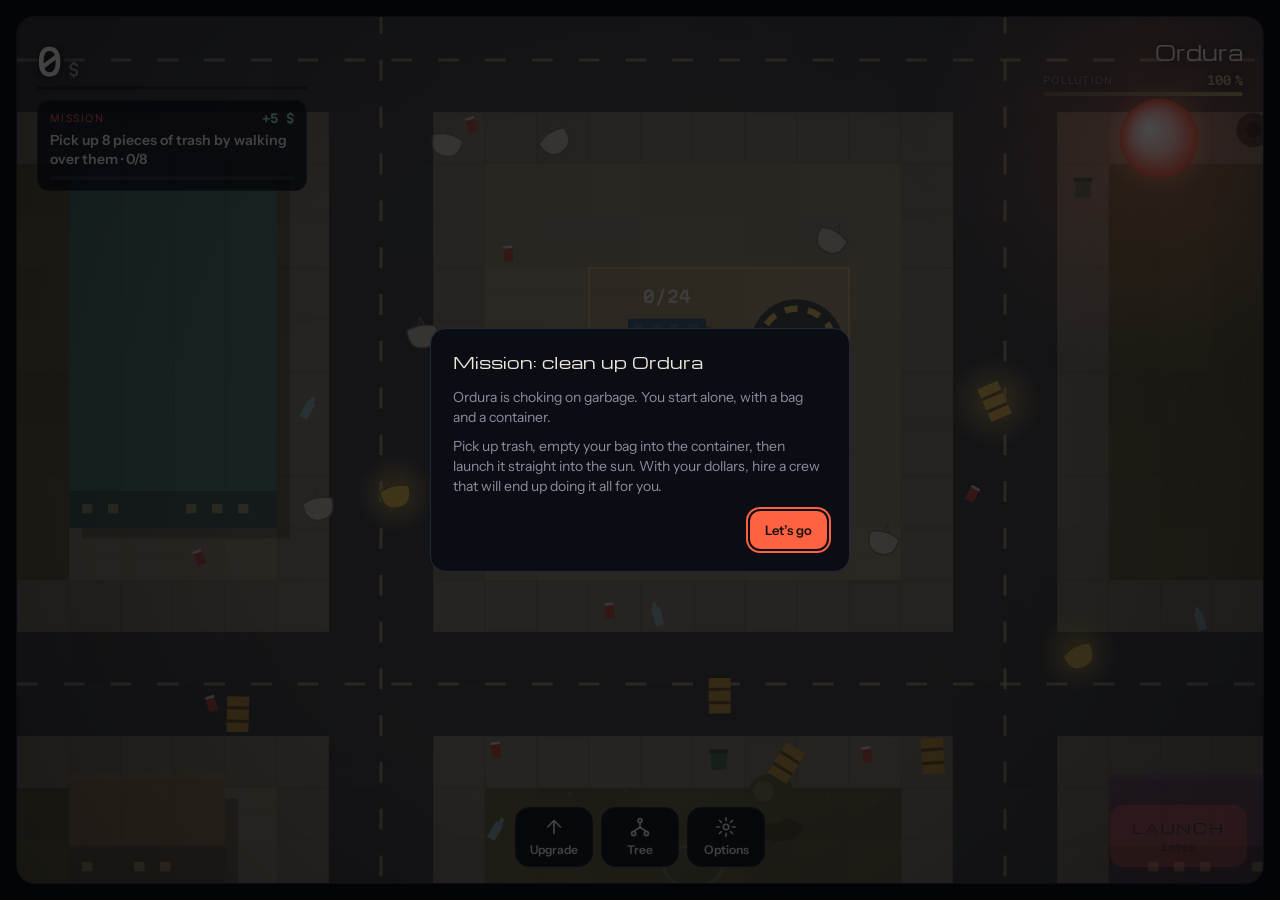
==== commit 8fcb5d8f: "Équilibrage (carte à 5-10 %, tout au max en fin de ville), 30 succès en 3 niveaux, garde-robe de 7 t" ====
--- a/index.html
+++ b/index.html
@@ -11,7 +11,7 @@
 <link rel="preconnect" href="https://fonts.googleapis.com">
 <link rel="preconnect" href="https://fonts.gstatic.com" crossorigin>
 <link rel="stylesheet" href="https://fonts.googleapis.com/css2?family=Instrument+Sans:wght@400;500;600;700&family=Martian+Mono:wght@400;500;700&family=Michroma&display=swap">
-<link rel="stylesheet" href="style.css?v=3.2">
+<link rel="stylesheet" href="style.css?v=3.3">
 <meta name="description" content="Feed the Sun : nettoie une ville polluée, embauche une équipe, envoie les déchets brûler dans le soleil. Jeu gratuit, en français et en anglais.">
 </head>
 <body>
@@ -74,13 +74,13 @@
   </div>
 </div>
 
-<script src="data.js?v=3.2"></script>
-<script src="i18n.js?v=3.2"></script>
-<script src="city.js?v=3.2"></script>
-<script src="world.js?v=3.2"></script>
-<script src="render.js?v=3.2"></script>
-<script src="orbit.js?v=3.2"></script>
-<script src="panels.js?v=3.2"></script>
-<script src="ui.js?v=3.2"></script>
+<script src="data.js?v=3.3"></script>
+<script src="i18n.js?v=3.3"></script>
+<script src="city.js?v=3.3"></script>
+<script src="world.js?v=3.3"></script>
+<script src="render.js?v=3.3"></script>
+<script src="orbit.js?v=3.3"></script>
+<script src="panels.js?v=3.3"></script>
+<script src="ui.js?v=3.3"></script>
 </body>
 </html>
--- a/style.css
+++ b/style.css
@@ -355,3 +355,15 @@
   .tnode { width: 84px; }
 }
 .sheet[data-tab="tree"] { height: min(88%, 780px); }
+
+.wardrobe { display: grid; grid-template-columns: repeat(auto-fill, minmax(96px, 1fr)); gap: 8px; }
+.outfit { display: grid; justify-items: center; gap: 2px; padding: 8px 6px; border-radius: 12px; border: 1px solid var(--line); background: var(--raise); color: var(--ink); cursor: pointer; }
+.outfit:disabled { cursor: default; opacity: 0.45; }
+.outfit.is-on { border-color: var(--sun); box-shadow: 0 0 14px -6px var(--sun); }
+.outfit-cv { width: 60px; height: 70px; }
+.outfit-name { font-size: 11.5px; font-weight: 600; text-align: center; line-height: 1.25; }
+.outfit-state { font: 10.5px var(--font-data); color: var(--mute); }
+.outfit.is-on .outfit-state { color: var(--sun); }
+.ach-tier { font: 11px var(--font-display); letter-spacing: 0.1em; text-transform: uppercase; margin-top: 8px; color: var(--mute); }
+.ach-tier.tier1 { color: var(--clean); } .ach-tier.tier2 { color: #8fd0ff; } .ach-tier.tier3 { color: var(--sun); }
+.ach-reward { font: 10.5px var(--font-data); color: var(--sun); margin-top: 2px; }
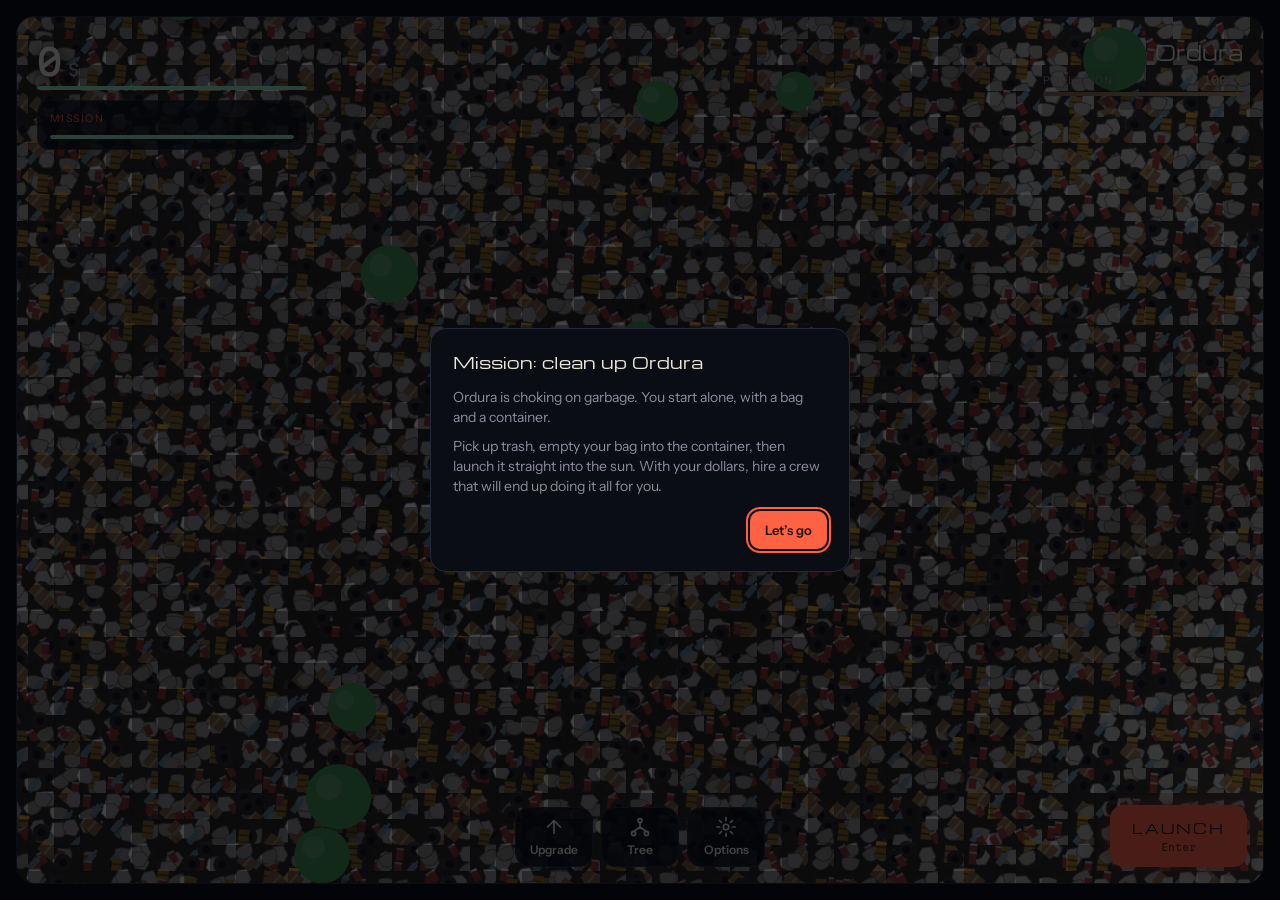
==== commit 5d390af5: "v4 : le hippie et les planètes ensevelies Planètes variées entièrement recouvertes de déchets, objet" ====
--- a/index.html
+++ b/index.html
@@ -11,8 +11,8 @@
 <link rel="preconnect" href="https://fonts.googleapis.com">
 <link rel="preconnect" href="https://fonts.gstatic.com" crossorigin>
 <link rel="stylesheet" href="https://fonts.googleapis.com/css2?family=Instrument+Sans:wght@400;500;600;700&family=Martian+Mono:wght@400;500;700&family=Michroma&display=swap">
-<link rel="stylesheet" href="style.css?v=3.3">
-<meta name="description" content="Feed the Sun : nettoie une ville polluée, embauche une équipe, envoie les déchets brûler dans le soleil. Jeu gratuit, en français et en anglais.">
+<link rel="stylesheet" href="style.css?v=4.1">
+<meta name="description" content="Feed the Sun : un hippie et son aspirateur déterrent des planètes ensevelies sous les déchets, avec des robots, des bulldozers et des grues, et envoient tout brûler dans le soleil. Un objet rare se cache sous chaque planète. Jeu gratuit, en français et en anglais.">
 </head>
 <body>
 <div class="game" id="app">
@@ -28,6 +28,7 @@
         <div class="mission-text" id="missionText"></div>
         <div class="bar"><div class="bar-fill" id="missionBar"></div></div>
       </div>
+      <div class="detector" id="detector" hidden></div>
     </div>
 
     <div class="hud hud-right">
@@ -74,13 +75,13 @@
   </div>
 </div>
 
-<script src="data.js?v=3.3"></script>
-<script src="i18n.js?v=3.3"></script>
-<script src="city.js?v=3.3"></script>
-<script src="world.js?v=3.3"></script>
-<script src="render.js?v=3.3"></script>
-<script src="orbit.js?v=3.3"></script>
-<script src="panels.js?v=3.3"></script>
-<script src="ui.js?v=3.3"></script>
+<script src="data.js?v=4.1"></script>
+<script src="i18n.js?v=4.1"></script>
+<script src="planet.js?v=4.1"></script>
+<script src="world.js?v=4.1"></script>
+<script src="render.js?v=4.1"></script>
+<script src="orbit.js?v=4.1"></script>
+<script src="panels.js?v=4.1"></script>
+<script src="ui.js?v=4.1"></script>
 </body>
 </html>
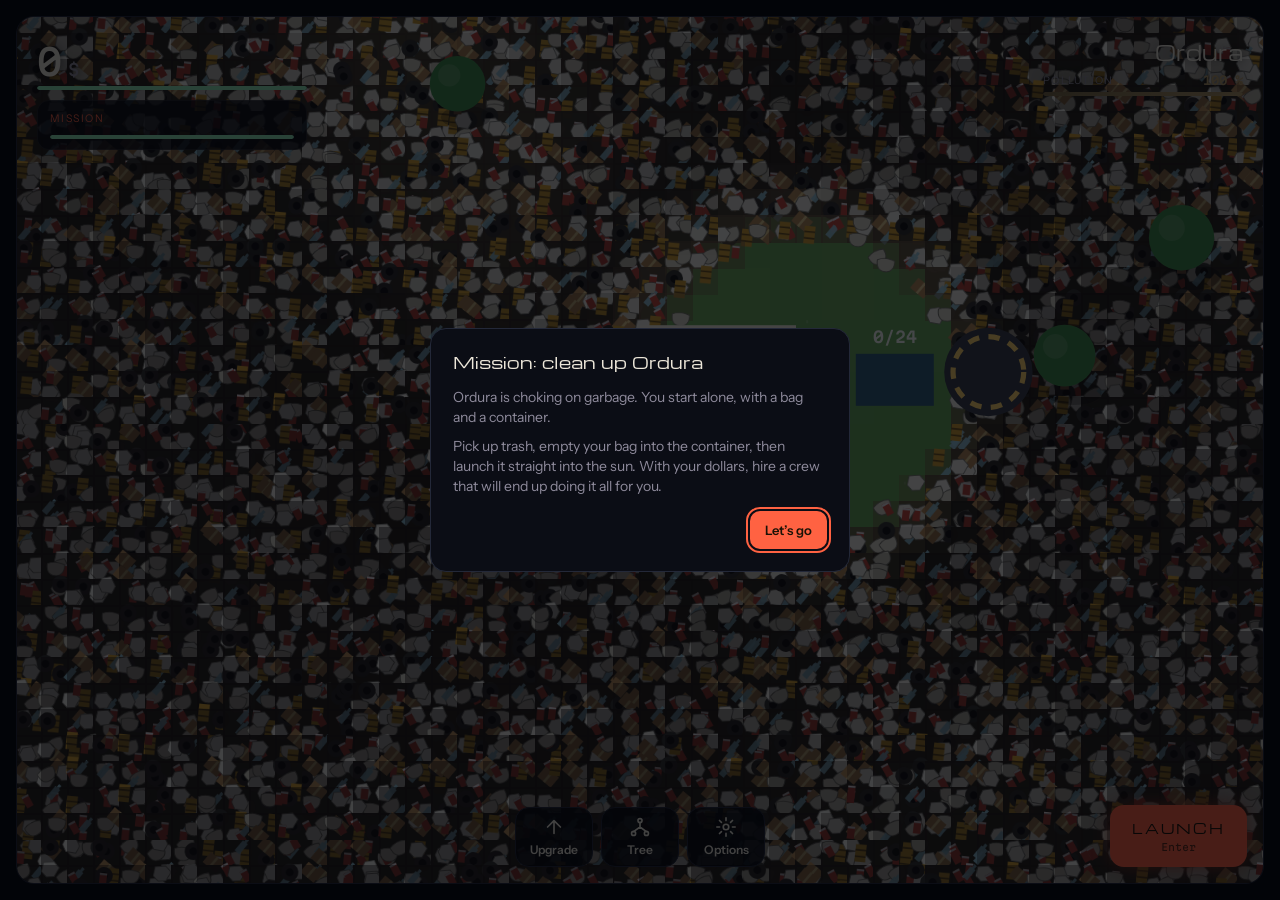
==== commit c8b862fc: "v4.2 : caméra posée sur le hippie dès le chargement Co-Authored-By: Claude Opus 5.5 <noreply@anthrop" ====
--- a/index.html
+++ b/index.html
@@ -11,7 +11,7 @@
 <link rel="preconnect" href="https://fonts.googleapis.com">
 <link rel="preconnect" href="https://fonts.gstatic.com" crossorigin>
 <link rel="stylesheet" href="https://fonts.googleapis.com/css2?family=Instrument+Sans:wght@400;500;600;700&family=Martian+Mono:wght@400;500;700&family=Michroma&display=swap">
-<link rel="stylesheet" href="style.css?v=4.1">
+<link rel="stylesheet" href="style.css?v=4.2">
 <meta name="description" content="Feed the Sun : un hippie et son aspirateur déterrent des planètes ensevelies sous les déchets, avec des robots, des bulldozers et des grues, et envoient tout brûler dans le soleil. Un objet rare se cache sous chaque planète. Jeu gratuit, en français et en anglais.">
 </head>
 <body>
@@ -75,13 +75,13 @@
   </div>
 </div>
 
-<script src="data.js?v=4.1"></script>
-<script src="i18n.js?v=4.1"></script>
-<script src="planet.js?v=4.1"></script>
-<script src="world.js?v=4.1"></script>
-<script src="render.js?v=4.1"></script>
-<script src="orbit.js?v=4.1"></script>
-<script src="panels.js?v=4.1"></script>
-<script src="ui.js?v=4.1"></script>
+<script src="data.js?v=4.2"></script>
+<script src="i18n.js?v=4.2"></script>
+<script src="planet.js?v=4.2"></script>
+<script src="world.js?v=4.2"></script>
+<script src="render.js?v=4.2"></script>
+<script src="orbit.js?v=4.2"></script>
+<script src="panels.js?v=4.2"></script>
+<script src="ui.js?v=4.2"></script>
 </body>
 </html>
